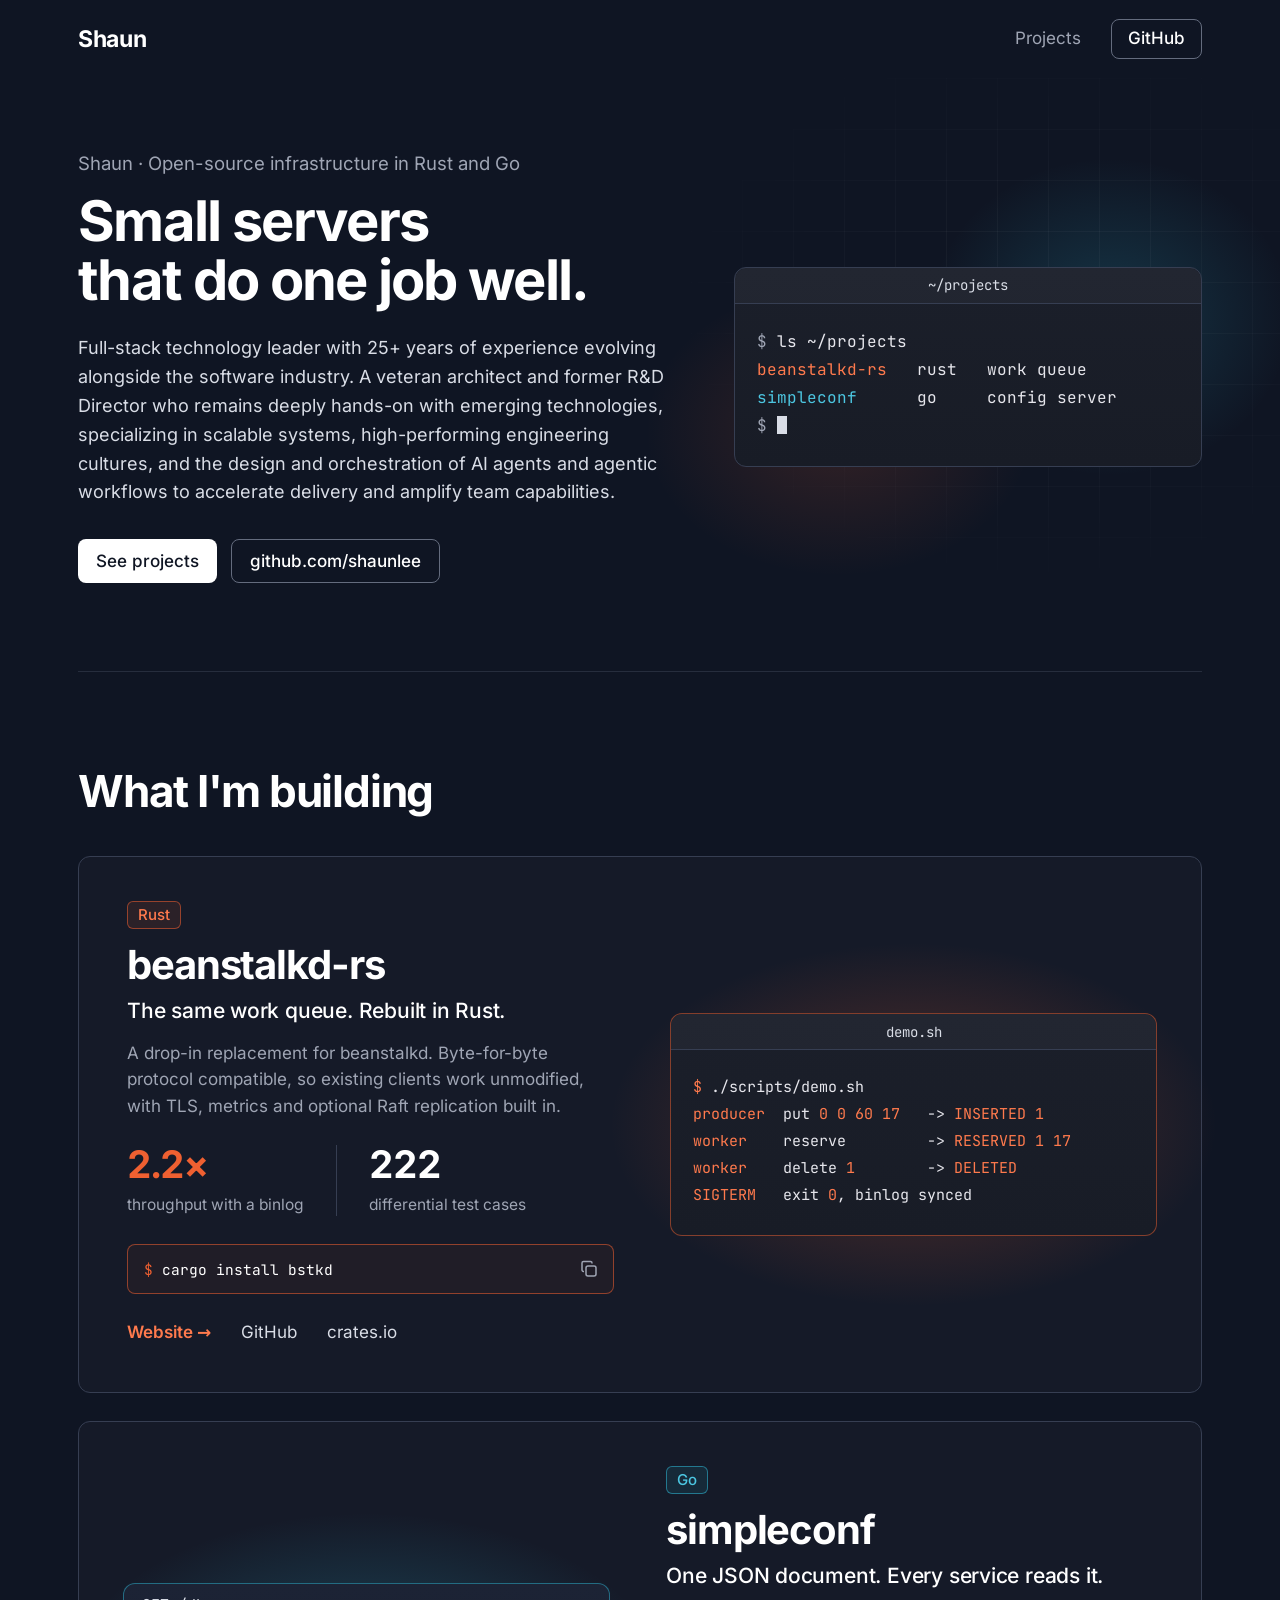
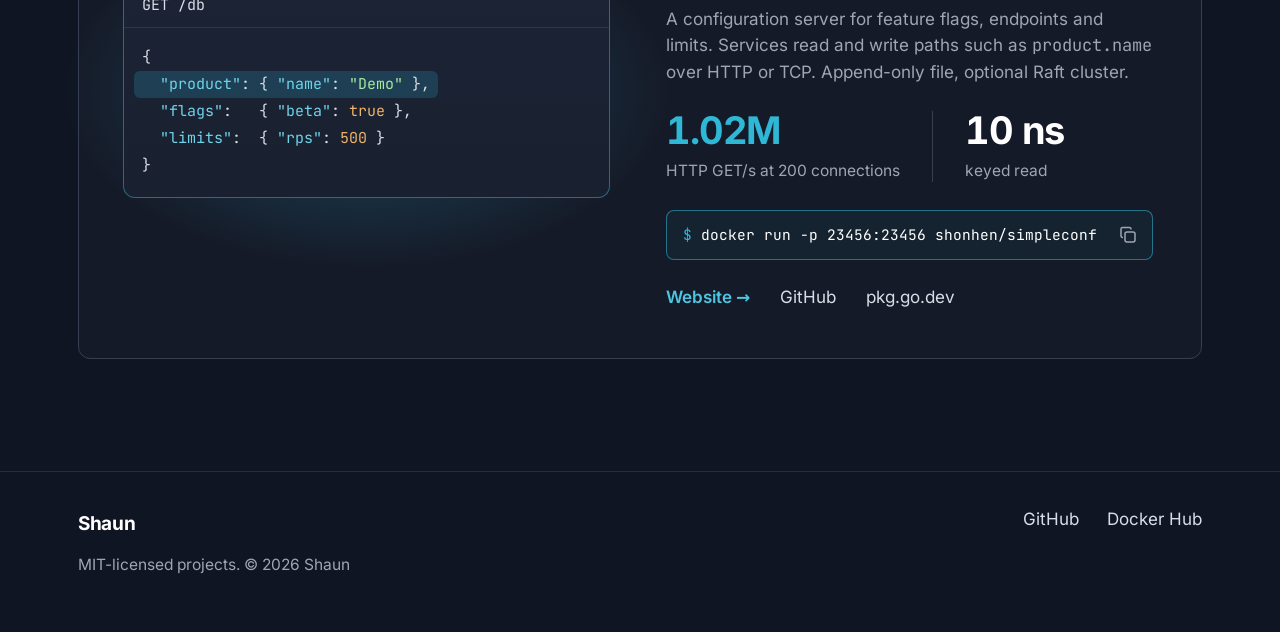
==== index.html @ 6ce6afcb "Personal site: home page introducing beanstalkd-rs and simpleconf" ====
<!doctype html>
<html lang="en">
<head>
<meta charset="utf-8">
<meta name="viewport" content="width=device-width, initial-scale=1">
<title>Shaun: full-stack technology leader and open-source developer</title>
<meta name="description" content="Shaun, full-stack technology leader and former R&amp;D Director (25+ years). Open source: beanstalkd-rs, a Rust work queue, and simpleconf, a Go config server.">
<meta name="author" content="Shaun">
<meta name="robots" content="index, follow, max-image-preview:large, max-snippet:-1">
<link rel="canonical" href="https://shaunlee.github.io/">
<link rel="me" href="https://github.com/shaunlee">
<link rel="alternate" type="text/plain" title="llms.txt" href="/llms.txt">
<meta property="og:type" content="profile">
<meta property="profile:username" content="shaunlee">
<meta property="og:site_name" content="Shaun">
<meta property="og:locale" content="en_US">
<meta property="og:title" content="Shaun: full-stack technology leader and open-source developer">
<meta property="og:description" content="Full-stack technology leader with 25+ years of experience. Open-source projects: beanstalkd-rs, a drop-in beanstalkd replacement in Rust, and simpleconf, a JSON configuration server in Go.">
<meta property="og:url" content="https://shaunlee.github.io/">
<meta property="og:image" content="https://shaunlee.github.io/images/social-preview.png">
<meta property="og:image:type" content="image/png">
<meta property="og:image:width" content="1280">
<meta property="og:image:height" content="640">
<meta property="og:image:alt" content="Shaun: small servers that do one job well. Open-source infrastructure in Rust and Go">
<meta name="twitter:card" content="summary_large_image">
<meta name="twitter:title" content="Shaun: full-stack technology leader and open-source developer">
<meta name="twitter:description" content="Full-stack technology leader with 25+ years of experience. Open-source projects: beanstalkd-rs, a drop-in beanstalkd replacement in Rust, and simpleconf, a JSON configuration server in Go.">
<meta name="twitter:image" content="https://shaunlee.github.io/images/social-preview.png">
<meta name="twitter:image:alt" content="Shaun: small servers that do one job well. Open-source infrastructure in Rust and Go">
<meta name="theme-color" content="#0f1523">
<meta name="color-scheme" content="dark">
<link rel="icon" href="favicon.svg" type="image/svg+xml">
<link rel="apple-touch-icon" href="apple-touch-icon.png">
<link rel="preload" href="fonts/inter-latin-var.woff2" as="font" type="font/woff2" crossorigin>
<link rel="preload" href="fonts/jetbrains-mono-latin-var.woff2" as="font" type="font/woff2" crossorigin>
<link rel="stylesheet" href="style.css">
<script type="application/ld+json">
{
  "@context": "https://schema.org",
  "@graph": [
    {
      "@type": "WebSite",
      "@id": "https://shaunlee.github.io/#website",
      "url": "https://shaunlee.github.io/",
      "name": "Shaun",
      "inLanguage": "en",
      "publisher": {
        "@id": "https://shaunlee.github.io/#person"
      }
    },
    {
      "@type": "ProfilePage",
      "@id": "https://shaunlee.github.io/#profile",
      "url": "https://shaunlee.github.io/",
      "name": "Shaun: full-stack technology leader and open-source developer",
      "isPartOf": {
        "@id": "https://shaunlee.github.io/#website"
      },
      "mainEntity": {
        "@id": "https://shaunlee.github.io/#person"
      },
      "dateModified": "2026-11-09",
      "inLanguage": "en"
    },
    {
      "@type": "Person",
      "@id": "https://shaunlee.github.io/#person",
      "name": "Shaun",
      "alternateName": "shaunlee",
      "url": "https://shaunlee.github.io/",
      "description": "Full-stack technology leader with 25+ years of experience evolving alongside the software industry. A veteran architect and former R&D Director who remains deeply hands-on with emerging technologies, specializing in scalable systems, high-performing engineering cultures, and the design and orchestration of AI agents and agentic workflows to accelerate delivery and amplify team capabilities.",
      "jobTitle": "Full-stack technology leader",
      "knowsAbout": [
        "Software architecture",
        "Scalable systems",
        "Distributed systems",
        "Engineering leadership",
        "AI agents",
        "Agentic workflows",
        "Rust",
        "Go",
        "Message queues",
        "Configuration management",
        "Raft consensus"
      ],
      "sameAs": [
        "https://github.com/shaunlee",
        "https://hub.docker.com/u/shonhen",
        "https://crates.io/users/shaunlee"
      ]
    },
    {
      "@type": "SoftwareSourceCode",
      "@id": "https://shaunlee.github.io/beanstalkd-rs/#software",
      "name": "beanstalkd-rs",
      "alternateName": "bstkd",
      "description": "A drop-in replacement for the beanstalkd work queue, written in Rust. Byte-for-byte protocol compatible, with TLS, metrics and optional Raft replication; 2.2x the throughput of beanstalkd with a binlog and 222 differential test cases against the reference.",
      "url": "https://shaunlee.github.io/beanstalkd-rs/",
      "codeRepository": "https://github.com/shaunlee/beanstalkd-rs",
      "programmingLanguage": "Rust",
      "license": "https://opensource.org/licenses/MIT",
      "author": {
        "@id": "https://shaunlee.github.io/#person"
      },
      "sameAs": [
        "https://crates.io/crates/bstkd",
        "https://hub.docker.com/r/shonhen/beanstalkd-rs"
      ]
    },
    {
      "@type": "SoftwareSourceCode",
      "@id": "https://shaunlee.github.io/simpleconf/#software",
      "name": "simpleconf",
      "description": "A configuration server in Go that holds one JSON document; services read and write key paths such as product.name over HTTP or a line-based TCP protocol. Append-only file, optional Raft cluster; about 1.02M HTTP GET/s at 200 connections.",
      "url": "https://shaunlee.github.io/simpleconf/",
      "codeRepository": "https://github.com/shaunlee/simpleconf",
      "programmingLanguage": "Go",
      "license": "https://opensource.org/licenses/MIT",
      "author": {
        "@id": "https://shaunlee.github.io/#person"
      },
      "sameAs": [
        "https://pkg.go.dev/github.com/shaunlee/simpleconf",
        "https://hub.docker.com/r/shonhen/simpleconf"
      ]
    },
    {
      "@type": "ItemList",
      "@id": "https://shaunlee.github.io/#projects",
      "name": "Projects by Shaun",
      "itemListElement": [
        {
          "@type": "ListItem",
          "position": 1,
          "item": {
            "@id": "https://shaunlee.github.io/beanstalkd-rs/#software"
          }
        },
        {
          "@type": "ListItem",
          "position": 2,
          "item": {
            "@id": "https://shaunlee.github.io/simpleconf/#software"
          }
        }
      ]
    }
  ]
}
</script>
</head>
<body>

<svg width="0" height="0" style="position:absolute" aria-hidden="true">
  <symbol id="copy" viewBox="0 0 20 20">
    <rect x="7" y="7" width="10" height="10" rx="2" fill="none" stroke="currentColor" stroke-width="1.5"/>
    <path d="M13 4.5V4a1.5 1.5 0 0 0-1.5-1.5h-7A1.5 1.5 0 0 0 3 4v7a1.5 1.5 0 0 0 1.5 1.5H5" fill="none" stroke="currentColor" stroke-width="1.5"/>
  </symbol>
  <symbol id="check" viewBox="0 0 20 20">
    <path d="m4.5 10.5 3.5 3.5 7.5-8" fill="none" stroke="currentColor" stroke-width="2" stroke-linecap="round" stroke-linejoin="round"/>
  </symbol>
</svg>

<a class="skip" href="#main">Skip to content</a>

<header class="nav">
  <div class="container nav-inner">
    <a class="brand" href="/">Shaun</a>
    <nav aria-label="Main">
      <a href="#projects">Projects</a>
      <a class="btn btn-outline" href="https://github.com/shaunlee">GitHub</a>
    </nav>
  </div>
</header>

<main id="main">

<section class="hero">
  <div class="hero-grid" aria-hidden="true"></div>
  <div class="container hero-inner">
    <div class="hero-copy">
      <!-- The eyebrow sits inside the h1 so the heading carries the name; it keeps the look of a separate line. -->
      <h1><span class="hero-eyebrow">Shaun · Open-source infrastructure in Rust and Go</span> Small servers<br>that do one job well.</h1>
      <p class="hero-lede">Full-stack technology leader with 25+ years of experience evolving alongside the software industry. A veteran architect and former R&amp;D Director who remains deeply hands-on with emerging technologies, specializing in scalable systems, high-performing engineering cultures, and the design and orchestration of AI agents and agentic workflows to accelerate delivery and amplify team capabilities.</p>
      <div class="actions">
        <a class="btn btn-primary" href="#projects">See projects</a>
        <a class="btn btn-outline" href="https://github.com/shaunlee">github.com/shaunlee</a>
      </div>
    </div>
    <div class="terminal">
      <div class="terminal-title" aria-hidden="true">~/projects</div>
<pre class="terminal-body ls"><span class="dim">$</span> ls ~/projects
<a class="o" href="#beanstalkd-rs">beanstalkd-rs</a>   rust   work queue
<a class="c" href="#simpleconf">simpleconf</a>      go     config server
<span class="dim">$</span> <span class="cursor" aria-hidden="true"></span></pre>
    </div>
  </div>
</section>

<section class="section" id="projects" aria-labelledby="projects-title">
  <div class="container">
    <header class="section-head">
      <h2 id="projects-title">What I'm building</h2>
    </header>

    <ol class="projects">
      <li class="project accent-orange" id="beanstalkd-rs">
        <div class="project-copy">
          <span class="tag">Rust</span>
          <h3><a href="/beanstalkd-rs/">beanstalkd-rs</a></h3>
          <p class="tagline">The same work queue. Rebuilt in Rust.</p>
          <p class="desc">A drop-in replacement for beanstalkd. Byte-for-byte protocol compatible, so existing clients work unmodified, with TLS, metrics and optional Raft replication built in.</p>
          <dl class="figures">
            <div><dt>2.2×</dt><dd>throughput with a binlog</dd></div>
            <div><dt>222</dt><dd>differential test cases</dd></div>
          </dl>
          <div class="chip">
            <code><span class="prompt">$</span> <span id="cmd-bstkd">cargo install bstkd</span></code>
            <button class="copy" type="button" data-copy="cmd-bstkd" aria-label="Copy the beanstalkd-rs install command"><svg class="idle" aria-hidden="true"><use href="#copy"/></svg><svg class="ok" aria-hidden="true"><use href="#check"/></svg></button>
          </div>
          <p class="links">
            <a class="primary" href="/beanstalkd-rs/">Website<span class="sr-only"> of beanstalkd-rs</span>&nbsp;<span aria-hidden="true">→</span></a>
            <a href="https://github.com/shaunlee/beanstalkd-rs">GitHub<span class="sr-only"> repository of beanstalkd-rs</span></a>
            <a href="https://crates.io/crates/bstkd">crates.io</a>
          </p>
        </div>
        <div class="preview">
          <div class="terminal" role="img" aria-label="Output of scripts/demo.sh: a job is put, reserved and deleted, then SIGTERM syncs the binlog and exits 0">
            <div class="terminal-title">demo.sh</div>
<pre class="terminal-body" aria-hidden="true"><span class="o">$</span> ./scripts/demo.sh
<span class="o">producer</span>  put <span class="o">0 0 60 17</span>   -&gt; <span class="o">INSERTED 1</span>
<span class="o">worker</span>    reserve         -&gt; <span class="o">RESERVED 1 17</span>
<span class="o">worker</span>    delete <span class="o">1</span>        -&gt; <span class="o">DELETED</span>
<span class="o">SIGTERM</span>   exit <span class="o">0</span>, binlog synced</pre>
          </div>
        </div>
      </li>

      <li class="project accent-cyan" id="simpleconf">
        <div class="project-copy">
          <span class="tag">Go</span>
          <h3><a href="/simpleconf/">simpleconf</a></h3>
          <p class="tagline">One JSON document. Every service reads it.</p>
          <p class="desc">A configuration server for feature flags, endpoints and limits. Services read and write paths such as <code>product.name</code> over HTTP or TCP. Append-only file, optional Raft cluster.</p>
          <dl class="figures">
            <div><dt>1.02M</dt><dd>HTTP GET/s at 200 connections</dd></div>
            <div><dt>10 ns</dt><dd>keyed read</dd></div>
          </dl>
          <div class="chip">
            <code><span class="prompt">$</span> <span id="cmd-simpleconf">docker run -p 23456:23456 shonhen/simpleconf</span></code>
            <button class="copy" type="button" data-copy="cmd-simpleconf" aria-label="Copy the simpleconf docker command"><svg class="idle" aria-hidden="true"><use href="#copy"/></svg><svg class="ok" aria-hidden="true"><use href="#check"/></svg></button>
          </div>
          <p class="links">
            <a class="primary" href="/simpleconf/">Website<span class="sr-only"> of simpleconf</span>&nbsp;<span aria-hidden="true">→</span></a>
            <a href="https://github.com/shaunlee/simpleconf">GitHub<span class="sr-only"> repository of simpleconf</span></a>
            <a href="https://pkg.go.dev/github.com/shaunlee/simpleconf">pkg.go.dev</a>
          </p>
        </div>
        <div class="preview">
          <div class="doc" role="img" aria-label="The JSON document returned by GET /db, with product, flags and limits">
            <div class="doc-title">GET /db</div>
<pre class="doc-body" aria-hidden="true">{
<span class="hl">  <span class="k">"product"</span>: { <span class="k">"name"</span>: <span class="s">"Demo"</span> },</span>
  <span class="k">"flags"</span>:   { <span class="k">"beta"</span>: <span class="n">true</span> },
  <span class="k">"limits"</span>:  { <span class="k">"rps"</span>: <span class="n">500</span> }
}</pre>
          </div>
        </div>
      </li>
    </ol>
  </div>
</section>

</main>

<footer class="footer">
  <div class="container footer-inner">
    <div>
      <a class="brand" href="/">Shaun</a>
      <p>MIT-licensed projects. © 2026 Shaun</p>
    </div>
    <nav aria-label="Elsewhere">
      <a href="https://github.com/shaunlee">GitHub</a>
      <a href="https://hub.docker.com/u/shonhen">Docker Hub</a>
    </nav>
  </div>
</footer>

<script>
document.querySelectorAll('[data-copy]').forEach(btn => btn.addEventListener('click', async () => {
  try { await navigator.clipboard.writeText(document.getElementById(btn.dataset.copy).textContent); }
  catch { return; }
  btn.classList.add('done');
  clearTimeout(btn.t);
  btn.t = setTimeout(() => btn.classList.remove('done'), 1200);
}));
</script>
</body>
</html>
---- style.css ----
@font-face {
  font-family: "Inter";
  src: url("fonts/inter-latin-var.woff2") format("woff2");
  font-weight: 100 900;
  font-display: swap;
}
@font-face {
  font-family: "JetBrains Mono";
  src: url("fonts/jetbrains-mono-latin-var.woff2") format("woff2");
  font-weight: 100 800;
  font-display: swap;
}

/* The same tokens as the project sites, so this page reads as their parent. */
:root {
  --bg: #0f1523;
  --panel: #151a28;
  --panel-2: #1a2030;
  --line: #262d3d;
  --line-strong: #363e52;
  --fg: #ffffff;
  --text: #d9dde6;
  --muted: #9fa5b4;
  --sans: "Inter", system-ui, -apple-system, "Segoe UI", sans-serif;
  --mono: "JetBrains Mono", ui-monospace, "SF Mono", Menlo, monospace;
  --radius: 12px;

  /* Project accents, as on each project's own site. */
  --orange: #ef6031;
  --orange-text: #ff7a4d;
  --cyan: #2fb8d6;
  --cyan-text: #4cc6e1;
}

/* Each project row carries its own accent and nothing else does. */
.accent-orange { --a: var(--orange); --a-text: var(--orange-text); --a-rgb: 239, 96, 49; }
.accent-cyan { --a: var(--cyan); --a-text: var(--cyan-text); --a-rgb: 47, 184, 214; }

*, *::before, *::after { box-sizing: border-box; }
html { -webkit-text-size-adjust: 100%; scroll-behavior: smooth; }
body {
  margin: 0;
  background: var(--bg);
  color: var(--text);
  font: 400 17px/1.5 var(--sans);
  -webkit-font-smoothing: antialiased;
  -moz-osx-font-smoothing: grayscale;
}
.hero, .section, .footer { overflow-x: clip; }
a { color: inherit; text-decoration: none; }
h1, h2, h3 { color: var(--fg); margin: 0; }
h1, h2, .tagline { text-wrap: balance; }
p { margin: 0; }
code, pre { font-family: var(--mono); font-variant-ligatures: none; font-feature-settings: "calt" 0, "liga" 0; }
button { font: inherit; color: inherit; }
:focus-visible { outline: 2px solid var(--fg); outline-offset: 3px; border-radius: 4px; }
.accent-orange :focus-visible, .accent-cyan :focus-visible { outline-color: var(--a); }

.sr-only {
  position: absolute; width: 1px; height: 1px; padding: 0; margin: -1px;
  overflow: hidden; clip: rect(0 0 0 0); white-space: nowrap; border: 0;
}

.skip {
  position: absolute; left: 16px; top: -60px; z-index: 10;
  padding: 10px 14px; border-radius: 8px; background: var(--fg); color: var(--bg); font-weight: 600;
}
.skip:focus { top: 12px; }

.container { width: 100%; max-width: calc(1124px + 48px); margin: 0 auto; padding: 0 24px; }

/* Buttons */
.btn {
  display: inline-flex; align-items: center; justify-content: center; gap: 8px;
  height: 44px; padding: 0 18px; border-radius: 8px;
  font-weight: 500; font-size: 17px; white-space: nowrap;
  transition: background-color .15s, border-color .15s, color .15s;
}
.btn-primary { background: var(--fg); color: var(--bg); }
.btn-primary:hover { background: #dfe3ea; }
.btn-outline { color: var(--fg); border: 1px solid #646c7e; }
.btn-outline:hover { border-color: var(--text); background: rgba(255,255,255,.04); }
.btn svg { width: 18px; height: 18px; }

/* Navigation */
.nav { position: relative; z-index: 2; }
.nav-inner { display: flex; align-items: center; justify-content: space-between; height: 78px; }
.brand { display: inline-block; padding: 6px 0; color: var(--fg); font-weight: 700; font-size: 23px; letter-spacing: -0.015em; }
.nav nav { display: flex; align-items: center; gap: 30px; }
.nav nav a:not(.btn) { color: var(--muted); transition: color .15s; }
.nav nav a:not(.btn):hover { color: var(--fg); }
.nav .btn { height: 40px; padding: 0 16px; }

/* Hero */
.hero { position: relative; padding: 72px 0 88px; }
.hero-grid {
  position: absolute; inset: 0 0 auto auto; width: 50%; height: 520px; pointer-events: none;
  background-image:
    linear-gradient(to right, rgba(255,255,255,.035) 1px, transparent 1px),
    linear-gradient(to bottom, rgba(255,255,255,.035) 1px, transparent 1px);
  background-size: 51px 51px;
  -webkit-mask-image: radial-gradient(ellipse 80% 75% at 62% 45%, #000 25%, transparent 75%);
          mask-image: radial-gradient(ellipse 80% 75% at 62% 45%, #000 25%, transparent 75%);
}
.hero-inner { position: relative; display: grid; grid-template-columns: 1fr 468px; gap: 64px; align-items: center; }
.hero-eyebrow { display: block; color: var(--muted); font-size: 18.5px; font-weight: 400; line-height: 1.5; letter-spacing: normal; margin-bottom: 14px; }
.hero h1 { font-size: 56px; line-height: 1.06; font-weight: 700; letter-spacing: -0.03em; margin-bottom: 24px; }
.hero-lede { color: var(--text); font-size: 18px; line-height: 1.6; max-width: 36em; }
.actions { display: flex; flex-wrap: wrap; gap: 14px; margin-top: 32px; }

/* Terminal (hero and beanstalkd-rs preview) */
.terminal {
  position: relative;
  background: linear-gradient(180deg, #1b1f2a, #181c26);
  border: 1px solid var(--line-strong); border-radius: var(--radius);
}
.terminal-title {
  height: 36px; display: grid; place-items: center;
  color: var(--text); font: 400 14px/1 var(--mono); border-bottom: 1px solid var(--line-strong);
  background: rgba(255,255,255,.03); border-radius: var(--radius) var(--radius) 0 0;
}
.terminal-body { margin: 0; padding: 24px 22px 26px; font-size: 16px; line-height: 28px; color: #e6e6ec; white-space: pre; overflow-x: auto; }
.terminal-body .dim { color: var(--muted); }

/* Hero terminal: both accents meet behind it, one from each side. */
.hero .terminal::before {
  content: ""; position: absolute; inset: -110px -90px; z-index: -1; pointer-events: none;
  background:
    radial-gradient(closest-side at 30% 65%, rgba(239, 96, 49, .16), transparent),
    radial-gradient(closest-side at 72% 38%, rgba(47, 184, 214, .20), transparent);
}
.ls a { padding: 4px 0; border-radius: 3px; text-decoration: underline; text-decoration-color: transparent; text-underline-offset: 4px; transition: text-decoration-color .15s; }
.ls a:hover { text-decoration-color: currentColor; }
.ls .o { color: var(--orange-text); }
.ls .c { color: var(--cyan-text); }
.cursor { display: inline-block; width: .6em; height: 1.1em; vertical-align: -.2em; background: var(--text); animation: blink 1.1s steps(1) infinite; }
@keyframes blink { 50% { opacity: 0; } }
@media (prefers-reduced-motion: reduce) {
  html { scroll-behavior: auto; }
  .cursor { animation: none; }
}

/* Sections */
.section > .container { padding-top: 96px; }
.section > .container::before { content: ""; display: block; height: 1px; margin-top: -96px; margin-bottom: 95px; background: var(--line); }
.section-head { margin-bottom: 40px; }
.eyebrow { color: var(--muted); font-weight: 500; font-size: 15px; text-transform: uppercase; letter-spacing: .12em; }
.section h2 { font-size: 44px; line-height: 1.1; font-weight: 700; letter-spacing: -0.028em; margin-top: 10px; }

/* Project rows */
.projects { list-style: none; margin: 0; padding: 0; display: grid; gap: 28px; }
.project {
  display: grid; grid-template-columns: minmax(0, 1fr) minmax(0, 1fr); gap: 56px; align-items: center;
  padding: 44px 44px 44px 48px;
  background: var(--panel); border: 1px solid var(--line-strong); border-radius: var(--radius);
  scroll-margin-top: 24px;
}
.project:nth-child(even) { padding: 44px 48px 44px 44px; }
.project:nth-child(even) .project-copy { order: 2; }
.project:nth-child(even) .preview { order: 1; }

.tag {
  display: inline-block; padding: 2px 10px; border-radius: 6px;
  font-size: 15px; font-weight: 500; line-height: 22px;
  color: var(--a-text); background: rgba(var(--a-rgb), .1); border: 1px solid rgba(var(--a-rgb), .55);
}
.project h3 { font-size: 40px; line-height: 1.1; font-weight: 700; letter-spacing: -0.028em; margin-top: 14px; }
.project h3 a:hover { color: var(--a-text); }
.tagline { color: var(--fg); font-size: 21px; font-weight: 500; letter-spacing: -0.01em; margin-top: 8px; }
.desc { color: var(--muted); font-size: 17px; line-height: 1.55; margin-top: 14px; max-width: 34em; }

.figures { display: grid; grid-template-columns: repeat(2, minmax(0, max-content)); justify-content: start; margin: 26px 0 0; }
.figures div { padding-right: 32px; }
.figures div + div { padding-left: 32px; padding-right: 0; border-left: 1px solid var(--line-strong); }
.figures dt { font-size: 38px; font-weight: 700; line-height: 1; letter-spacing: -0.03em; color: var(--fg); font-variant-numeric: tabular-nums; }
.figures div:first-child dt { color: var(--a); }
.figures dd { margin: 10px 0 0; color: var(--muted); font-size: 15.5px; }

.chip {
  display: flex; align-items: center; justify-content: space-between; gap: 12px;
  max-width: 100%; min-height: 48px; margin-top: 28px; padding: 8px 8px 8px 16px;
  background: rgba(var(--a-rgb), .05); border: 1px solid rgba(var(--a-rgb), .55); border-radius: 8px;
}
.chip code { min-width: 0; overflow-x: auto; white-space: pre; font-size: 14.5px; color: var(--fg); scrollbar-width: none; }
.chip code::-webkit-scrollbar { display: none; }
.prompt { color: var(--a); }
.copy {
  flex: none; display: inline-grid; place-items: center; width: 32px; height: 32px; padding: 0;
  background: none; border: 0; border-radius: 6px; color: var(--muted); cursor: pointer;
  transition: color .15s, background-color .15s;
}
.copy svg { width: 20px; height: 20px; }
.copy:hover { color: var(--fg); background: rgba(255,255,255,.06); }
.copy .ok { display: none; }
.copy.done { color: var(--a); }
.copy.done .idle { display: none; }
.copy.done .ok { display: block; }

.links { display: flex; flex-wrap: wrap; align-items: center; gap: 4px 30px; margin-top: 22px; }
.links a { display: inline-flex; align-items: center; min-height: 32px; color: var(--text); transition: color .15s; }
.links a:hover { color: var(--fg); text-decoration: underline; text-underline-offset: 4px; }
.links a.primary { color: var(--a-text); font-weight: 600; }
.links a.primary:hover { color: var(--a-text); }

/* Previews echo each project's own site. */
.preview { position: relative; isolation: isolate; }
.preview::before {
  content: ""; position: absolute; inset: -70px -60px; z-index: -1; pointer-events: none;
  background: radial-gradient(closest-side, rgba(var(--a-rgb), .3), transparent);
}
.preview .terminal, .preview .doc { border-color: rgba(var(--a-rgb), .5); }
.preview .terminal-body { font-size: 15px; line-height: 27px; }
.preview .o { color: var(--orange-text); }

.doc { background: linear-gradient(180deg, #1c2335, #19202f); border: 1px solid var(--line-strong); border-radius: var(--radius); }
.doc-title { height: 44px; padding: 0 18px; display: flex; align-items: center; font: 400 15px/1 var(--mono); color: var(--text); border-bottom: 1px solid #2b3550; }
.doc-body { margin: 0; padding: 16px 18px 18px; font-size: 15px; line-height: 27px; color: var(--text); white-space: pre; overflow-x: auto; }
.doc-body .hl { display: inline-block; margin-left: -8px; padding: 2px 8px; line-height: 23px; border-radius: 6px; background: rgba(47, 184, 214, .2); }
.doc-body .k { color: #6fd3ea; }
.doc-body .s { color: #a5e8a0; }
.doc-body .n { color: #f0b46a; }

/* Footer */
.footer { margin-top: 112px; border-top: 1px solid var(--line); padding: 32px 0 56px; }
.footer-inner { display: flex; justify-content: space-between; align-items: flex-start; gap: 24px 40px; flex-wrap: wrap; }
.footer .brand { font-size: 19px; }
.footer p { color: var(--muted); font-size: 15.5px; margin-top: 8px; }
.footer nav { display: flex; gap: 8px 28px; flex-wrap: wrap; }
.footer nav a { display: inline-flex; align-items: center; min-height: 32px; color: var(--text); }
.footer nav a:hover { color: var(--fg); text-decoration: underline; text-underline-offset: 4px; }

/* Narrow screens */
@media (max-width: 1100px) {
  .hero-inner { grid-template-columns: minmax(0, 1fr); gap: 56px; }
  .hero .terminal { max-width: 520px; }
  .hero-grid { width: 100%; }
  .project, .project:nth-child(even) { grid-template-columns: minmax(0, 1fr); gap: 44px; padding: 36px; }
  .project:nth-child(even) .project-copy, .project:nth-child(even) .preview { order: 0; }
  .preview { max-width: 560px; }
}
@media (max-width: 640px) {
  body { font-size: 16px; }
  .nav-inner { height: 68px; }
  .brand { font-size: 20px; }
  .nav nav { gap: 20px; }
  .hero { padding: 36px 0 72px; }
  .hero-eyebrow { font-size: 16px; }
  .hero h1 { font-size: 40px; }
  .hero-lede { font-size: 17.5px; }
  .actions .btn { flex: 1 1 auto; }
  .terminal-body, .preview .terminal-body, .doc-body { font-size: 13px; line-height: 23px; padding: 16px; }
  .section > .container { padding-top: 72px; }
  .section > .container::before { margin-top: -72px; margin-bottom: 71px; }
  .section h2 { font-size: 34px; }
  .section-head { margin-bottom: 28px; }
  .project, .project:nth-child(even) { padding: 26px 20px 28px; gap: 36px; }
  .project h3 { font-size: 32px; }
  .tagline { font-size: 18.5px; }
  .desc { font-size: 16px; }
  .figures div { padding-right: 20px; }
  .figures div + div { padding-left: 20px; }
  .figures dt { font-size: 32px; }
  .figures dd { font-size: 14.5px; }
  /* Wrap the command rather than hide part of it behind a scroll. */
  .chip code { font-size: 13.5px; line-height: 1.5; white-space: normal; }
  .links { gap: 4px 22px; }
  .preview::before { inset: -40px -20px; }
  .footer { margin-top: 88px; }
}

/* 404 links */
.notfound .sub a { color: var(--text); text-decoration: underline; text-decoration-color: var(--line-strong); text-underline-offset: 4px; }
.notfound .sub a:hover { color: var(--fg); text-decoration-color: currentColor; }
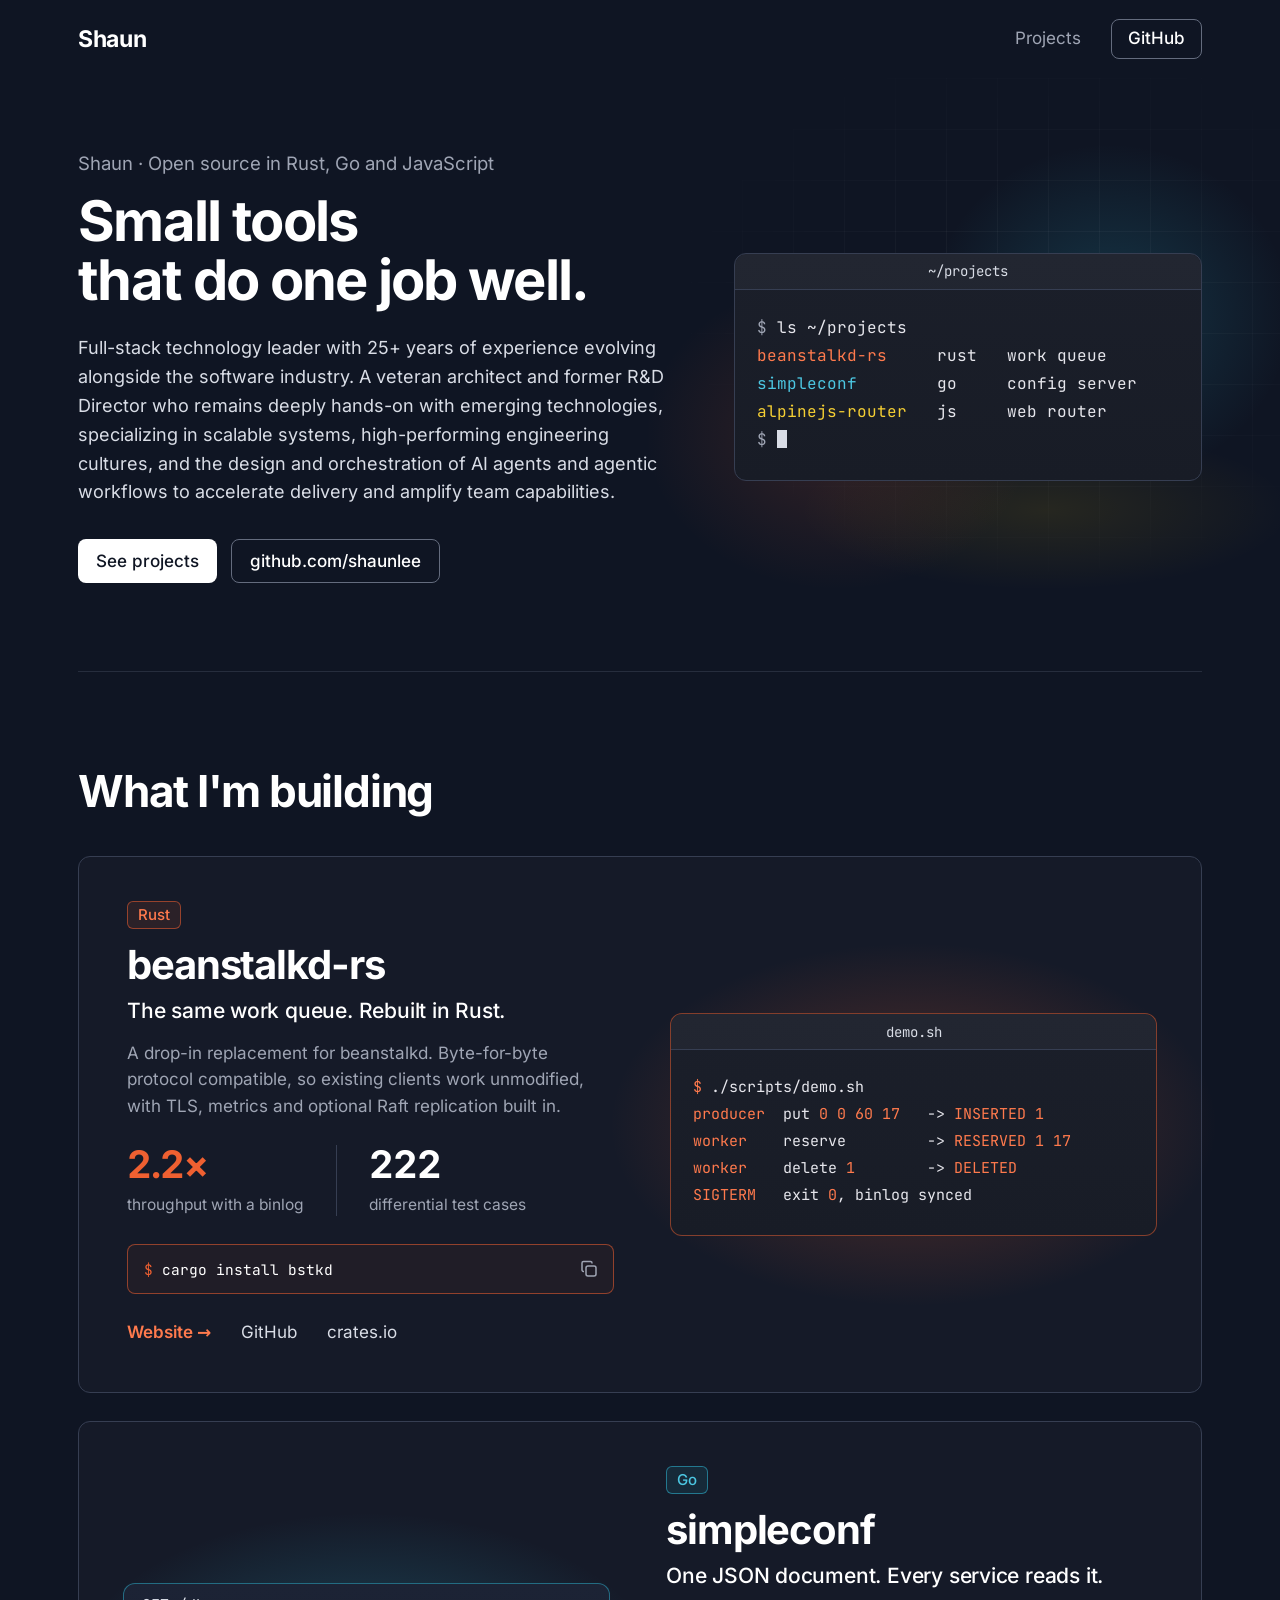
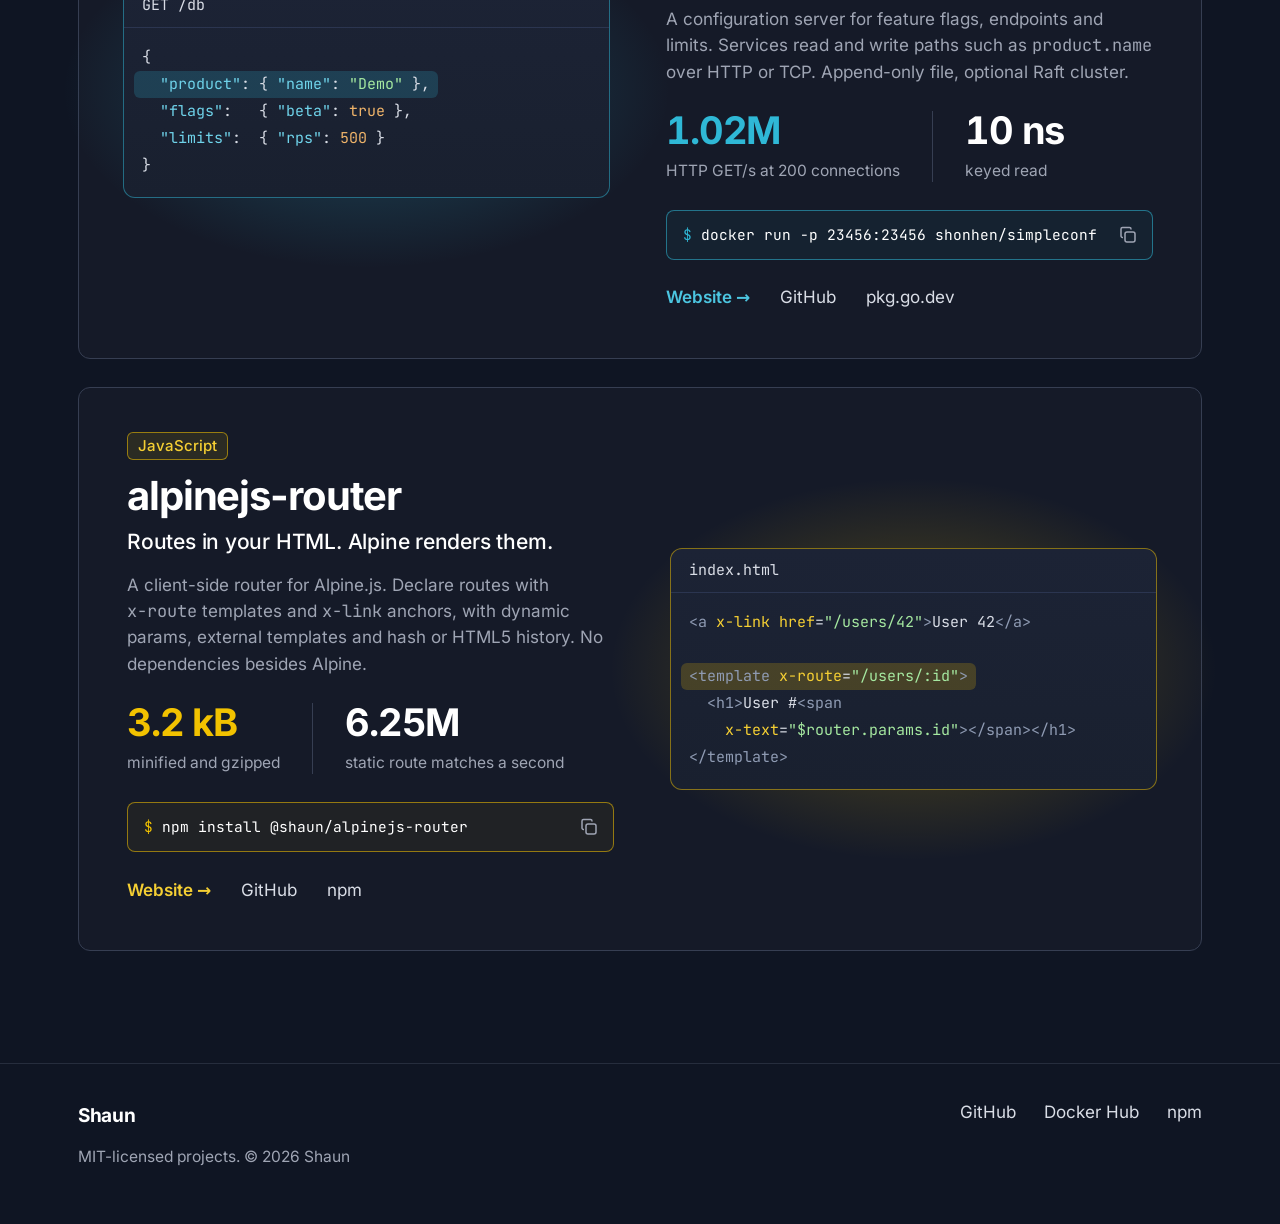
==== commit 269bf563: "Add alpinejs-router to the home page Third project row with a yellow accent from the router's trail-" ====
--- a/index.html
+++ b/index.html
@@ -4,7 +4,7 @@
 <meta charset="utf-8">
 <meta name="viewport" content="width=device-width, initial-scale=1">
 <title>Shaun: full-stack technology leader and open-source developer</title>
-<meta name="description" content="Shaun, full-stack technology leader and former R&amp;D Director (25+ years). Open source: beanstalkd-rs, a Rust work queue, and simpleconf, a Go config server.">
+<meta name="description" content="Shaun, full-stack technology leader and former R&amp;D Director (25+ years). Open source: beanstalkd-rs, a Rust work queue; simpleconf, a Go config server; and alpinejs-router, a router for Alpine.js.">
 <meta name="author" content="Shaun">
 <meta name="robots" content="index, follow, max-image-preview:large, max-snippet:-1">
 <link rel="canonical" href="https://shaunlee.github.io/">
@@ -15,18 +15,18 @@
 <meta property="og:site_name" content="Shaun">
 <meta property="og:locale" content="en_US">
 <meta property="og:title" content="Shaun: full-stack technology leader and open-source developer">
-<meta property="og:description" content="Full-stack technology leader with 25+ years of experience. Open-source projects: beanstalkd-rs, a drop-in beanstalkd replacement in Rust, and simpleconf, a JSON configuration server in Go.">
+<meta property="og:description" content="Full-stack technology leader with 25+ years of experience. Open-source projects: beanstalkd-rs, a drop-in beanstalkd replacement in Rust; simpleconf, a JSON configuration server in Go; and alpinejs-router, a 3.2 kB client-side router for Alpine.js.">
 <meta property="og:url" content="https://shaunlee.github.io/">
 <meta property="og:image" content="https://shaunlee.github.io/images/social-preview.png">
 <meta property="og:image:type" content="image/png">
 <meta property="og:image:width" content="1280">
 <meta property="og:image:height" content="640">
-<meta property="og:image:alt" content="Shaun: small servers that do one job well. Open-source infrastructure in Rust and Go">
+<meta property="og:image:alt" content="Shaun: small tools that do one job well. Open source in Rust, Go and JavaScript">
 <meta name="twitter:card" content="summary_large_image">
 <meta name="twitter:title" content="Shaun: full-stack technology leader and open-source developer">
-<meta name="twitter:description" content="Full-stack technology leader with 25+ years of experience. Open-source projects: beanstalkd-rs, a drop-in beanstalkd replacement in Rust, and simpleconf, a JSON configuration server in Go.">
+<meta name="twitter:description" content="Full-stack technology leader with 25+ years of experience. Open-source projects: beanstalkd-rs, a drop-in beanstalkd replacement in Rust; simpleconf, a JSON configuration server in Go; and alpinejs-router, a 3.2 kB client-side router for Alpine.js.">
 <meta name="twitter:image" content="https://shaunlee.github.io/images/social-preview.png">
-<meta name="twitter:image:alt" content="Shaun: small servers that do one job well. Open-source infrastructure in Rust and Go">
+<meta name="twitter:image:alt" content="Shaun: small tools that do one job well. Open source in Rust, Go and JavaScript">
 <meta name="theme-color" content="#0f1523">
 <meta name="color-scheme" content="dark">
 <link rel="icon" href="favicon.svg" type="image/svg+xml">
@@ -79,6 +79,9 @@
         "Agentic workflows",
         "Rust",
         "Go",
+        "JavaScript",
+        "Alpine.js",
+        "Client-side routing",
         "Message queues",
         "Configuration management",
         "Raft consensus"
@@ -122,6 +125,27 @@
       "sameAs": [
         "https://pkg.go.dev/github.com/shaunlee/simpleconf",
         "https://hub.docker.com/r/shonhen/simpleconf"
+      ]
+    },
+    {
+      "@type": ["SoftwareApplication", "SoftwareSourceCode"],
+      "@id": "https://shaunlee.github.io/alpinejs-router/#software",
+      "name": "alpinejs-router",
+      "alternateName": "@shaun/alpinejs-router",
+      "description": "A lightweight client-side router for Alpine.js. Routes are declared in HTML with x-route templates and x-link anchors, with dynamic params, external templates, and hash or HTML5 history modes; 3.2 kB gzipped and 6.25M static route matches a second.",
+      "url": "https://shaunlee.github.io/alpinejs-router/",
+      "codeRepository": "https://github.com/shaunlee/alpinejs-router",
+      "programmingLanguage": "JavaScript",
+      "runtimePlatform": "Alpine.js 3",
+      "applicationCategory": "DeveloperApplication",
+      "operatingSystem": "Any (web browser)",
+      "license": "https://opensource.org/licenses/MIT",
+      "author": {
+        "@id": "https://shaunlee.github.io/#person"
+      },
+      "sameAs": [
+        "https://github.com/shaunlee/alpinejs-router",
+        "https://www.npmjs.com/package/@shaun/alpinejs-router"
       ]
     },
     {
@@ -142,6 +166,13 @@
           "item": {
             "@id": "https://shaunlee.github.io/simpleconf/#software"
           }
+        },
+        {
+          "@type": "ListItem",
+          "position": 3,
+          "item": {
+            "@id": "https://shaunlee.github.io/alpinejs-router/#software"
+          }
         }
       ]
     }
@@ -180,7 +211,7 @@
   <div class="container hero-inner">
     <div class="hero-copy">
       <!-- The eyebrow sits inside the h1 so the heading carries the name; it keeps the look of a separate line. -->
-      <h1><span class="hero-eyebrow">Shaun · Open-source infrastructure in Rust and Go</span> Small servers<br>that do one job well.</h1>
+      <h1><span class="hero-eyebrow">Shaun · Open source in Rust, Go and JavaScript</span> Small tools<br>that do one job well.</h1>
       <p class="hero-lede">Full-stack technology leader with 25+ years of experience evolving alongside the software industry. A veteran architect and former R&amp;D Director who remains deeply hands-on with emerging technologies, specializing in scalable systems, high-performing engineering cultures, and the design and orchestration of AI agents and agentic workflows to accelerate delivery and amplify team capabilities.</p>
       <div class="actions">
         <a class="btn btn-primary" href="#projects">See projects</a>
@@ -190,8 +221,9 @@
     <div class="terminal">
       <div class="terminal-title" aria-hidden="true">~/projects</div>
 <pre class="terminal-body ls"><span class="dim">$</span> ls ~/projects
-<a class="o" href="#beanstalkd-rs">beanstalkd-rs</a>   rust   work queue
-<a class="c" href="#simpleconf">simpleconf</a>      go     config server
+<a class="o" href="#beanstalkd-rs">beanstalkd-rs</a>     rust   work queue
+<a class="c" href="#simpleconf">simpleconf</a>        go     config server
+<a class="y" href="#alpinejs-router">alpinejs-router</a>   js     web router
 <span class="dim">$</span> <span class="cursor" aria-hidden="true"></span></pre>
     </div>
   </div>
@@ -267,6 +299,39 @@
           </div>
         </div>
       </li>
+
+      <li class="project accent-yellow" id="alpinejs-router">
+        <div class="project-copy">
+          <span class="tag">JavaScript</span>
+          <h3><a href="/alpinejs-router/">alpinejs-router</a></h3>
+          <p class="tagline">Routes in your HTML. Alpine renders them.</p>
+          <p class="desc">A client-side router for Alpine.js. Declare routes with <code>x-route</code> templates and <code>x-link</code> anchors, with dynamic params, external templates and hash or HTML5 history. No dependencies besides Alpine.</p>
+          <dl class="figures">
+            <div><dt>3.2 kB</dt><dd>minified and gzipped</dd></div>
+            <div><dt>6.25M</dt><dd>static route matches a second</dd></div>
+          </dl>
+          <div class="chip">
+            <code><span class="prompt">$</span> <span id="cmd-alpinejs-router">npm install @shaun/alpinejs-router</span></code>
+            <button class="copy" type="button" data-copy="cmd-alpinejs-router" aria-label="Copy the alpinejs-router install command"><svg class="idle" aria-hidden="true"><use href="#copy"/></svg><svg class="ok" aria-hidden="true"><use href="#check"/></svg></button>
+          </div>
+          <p class="links">
+            <a class="primary" href="/alpinejs-router/">Website<span class="sr-only"> of alpinejs-router</span>&nbsp;<span aria-hidden="true">→</span></a>
+            <a href="https://github.com/shaunlee/alpinejs-router">GitHub<span class="sr-only"> repository of alpinejs-router</span></a>
+            <a href="https://www.npmjs.com/package/@shaun/alpinejs-router">npm</a>
+          </p>
+        </div>
+        <div class="preview">
+          <div class="doc" role="img" aria-label="HTML for a route: an x-link anchor to /users/42 and an x-route template for /users/:id that shows the id param">
+            <div class="doc-title">index.html</div>
+<pre class="doc-body html" aria-hidden="true"><span class="t">&lt;a</span> <span class="at">x-link</span> <span class="at">href</span>=<span class="s">"/users/42"</span><span class="t">&gt;</span>User 42<span class="t">&lt;/a&gt;</span>
+
+<span class="hl"><span class="t">&lt;template</span> <span class="at">x-route</span>=<span class="s">"/users/:id"</span><span class="t">&gt;</span></span>
+  <span class="t">&lt;h1&gt;</span>User #<span class="t">&lt;span</span>
+    <span class="at">x-text</span>=<span class="s">"$router.params.id"</span><span class="t">&gt;&lt;/span&gt;&lt;/h1&gt;</span>
+<span class="t">&lt;/template&gt;</span></pre>
+          </div>
+        </div>
+      </li>
     </ol>
   </div>
 </section>
@@ -282,6 +347,7 @@
     <nav aria-label="Elsewhere">
       <a href="https://github.com/shaunlee">GitHub</a>
       <a href="https://hub.docker.com/u/shonhen">Docker Hub</a>
+      <a href="https://www.npmjs.com/~shaun">npm</a>
     </nav>
   </div>
 </footer>
--- a/style.css
+++ b/style.css
@@ -30,11 +30,14 @@
   --orange-text: #ff7a4d;
   --cyan: #2fb8d6;
   --cyan-text: #4cc6e1;
+  --yellow: #f2c200;
+  --yellow-text: #f5cf33;
 }
 
 /* Each project row carries its own accent and nothing else does. */
 .accent-orange { --a: var(--orange); --a-text: var(--orange-text); --a-rgb: 239, 96, 49; }
 .accent-cyan { --a: var(--cyan); --a-text: var(--cyan-text); --a-rgb: 47, 184, 214; }
+.accent-yellow { --a: var(--yellow); --a-text: var(--yellow-text); --a-rgb: 242, 194, 0; }
 
 *, *::before, *::after { box-sizing: border-box; }
 html { -webkit-text-size-adjust: 100%; scroll-behavior: smooth; }
@@ -54,7 +57,7 @@
 code, pre { font-family: var(--mono); font-variant-ligatures: none; font-feature-settings: "calt" 0, "liga" 0; }
 button { font: inherit; color: inherit; }
 :focus-visible { outline: 2px solid var(--fg); outline-offset: 3px; border-radius: 4px; }
-.accent-orange :focus-visible, .accent-cyan :focus-visible { outline-color: var(--a); }
+.accent-orange :focus-visible, .accent-cyan :focus-visible, .accent-yellow :focus-visible { outline-color: var(--a); }
 
 .sr-only {
   position: absolute; width: 1px; height: 1px; padding: 0; margin: -1px;
@@ -122,17 +125,19 @@
 .terminal-body { margin: 0; padding: 24px 22px 26px; font-size: 16px; line-height: 28px; color: #e6e6ec; white-space: pre; overflow-x: auto; }
 .terminal-body .dim { color: var(--muted); }
 
-/* Hero terminal: both accents meet behind it, one from each side. */
+/* Hero terminal: the three accents meet behind it. */
 .hero .terminal::before {
   content: ""; position: absolute; inset: -110px -90px; z-index: -1; pointer-events: none;
   background:
     radial-gradient(closest-side at 30% 65%, rgba(239, 96, 49, .16), transparent),
-    radial-gradient(closest-side at 72% 38%, rgba(47, 184, 214, .20), transparent);
+    radial-gradient(closest-side at 72% 38%, rgba(47, 184, 214, .20), transparent),
+    radial-gradient(closest-side at 62% 82%, rgba(242, 194, 0, .10), transparent);
 }
 .ls a { padding: 4px 0; border-radius: 3px; text-decoration: underline; text-decoration-color: transparent; text-underline-offset: 4px; transition: text-decoration-color .15s; }
 .ls a:hover { text-decoration-color: currentColor; }
 .ls .o { color: var(--orange-text); }
 .ls .c { color: var(--cyan-text); }
+.ls .y { color: var(--yellow-text); }
 .cursor { display: inline-block; width: .6em; height: 1.1em; vertical-align: -.2em; background: var(--text); animation: blink 1.1s steps(1) infinite; }
 @keyframes blink { 50% { opacity: 0; } }
 @media (prefers-reduced-motion: reduce) {
@@ -168,6 +173,7 @@
 .project h3 a:hover { color: var(--a-text); }
 .tagline { color: var(--fg); font-size: 21px; font-weight: 500; letter-spacing: -0.01em; margin-top: 8px; }
 .desc { color: var(--muted); font-size: 17px; line-height: 1.55; margin-top: 14px; max-width: 34em; }
+.desc code { white-space: nowrap; }
 
 .figures { display: grid; grid-template-columns: repeat(2, minmax(0, max-content)); justify-content: start; margin: 26px 0 0; }
 .figures div { padding-right: 32px; }
@@ -215,10 +221,12 @@
 .doc { background: linear-gradient(180deg, #1c2335, #19202f); border: 1px solid var(--line-strong); border-radius: var(--radius); }
 .doc-title { height: 44px; padding: 0 18px; display: flex; align-items: center; font: 400 15px/1 var(--mono); color: var(--text); border-bottom: 1px solid #2b3550; }
 .doc-body { margin: 0; padding: 16px 18px 18px; font-size: 15px; line-height: 27px; color: var(--text); white-space: pre; overflow-x: auto; }
-.doc-body .hl { display: inline-block; margin-left: -8px; padding: 2px 8px; line-height: 23px; border-radius: 6px; background: rgba(47, 184, 214, .2); }
+.doc-body .hl { display: inline-block; margin-left: -8px; padding: 2px 8px; line-height: 23px; border-radius: 6px; background: rgba(var(--a-rgb), .2); }
 .doc-body .k { color: #6fd3ea; }
 .doc-body .s { color: #a5e8a0; }
 .doc-body .n { color: #f0b46a; }
+.doc-body.html .t { color: #8f9bb3; }
+.doc-body.html .at { color: var(--yellow-text); }
 
 /* Footer */
 .footer { margin-top: 112px; border-top: 1px solid var(--line); padding: 32px 0 56px; }
